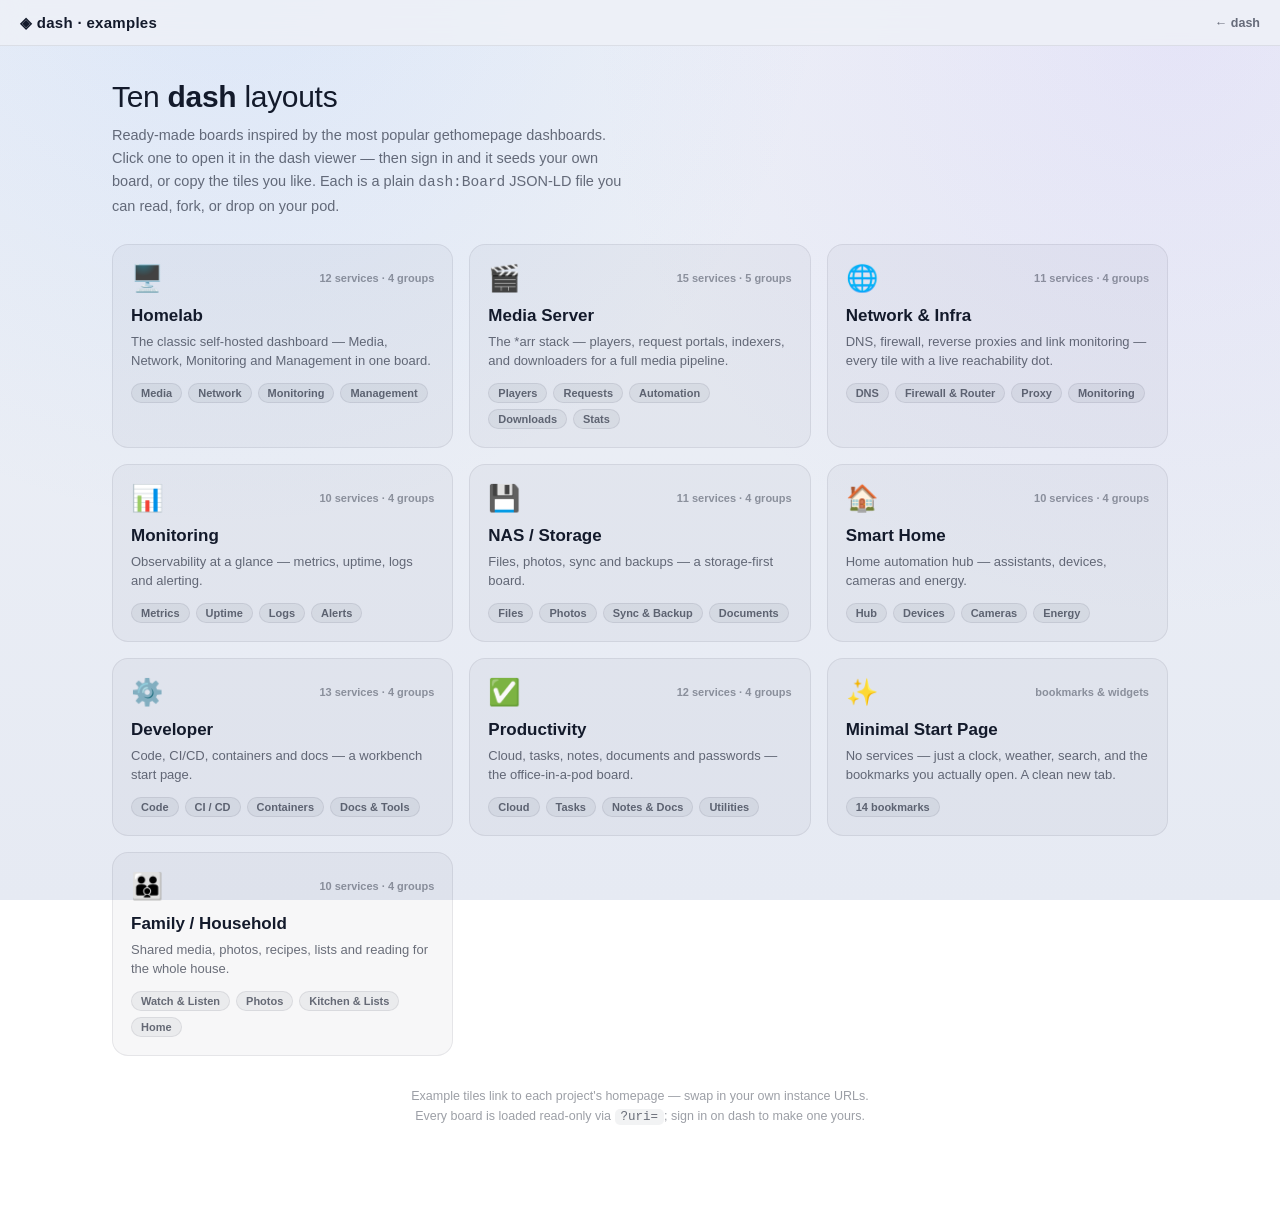
==== examples/index.html @ 17caa01c "Theming (theme + accent colour) + OGP on the examples gallery gethomepage-style appearance: a theme " ====
<!doctype html>
<html lang="en">
<head>
<meta charset="utf-8">
<meta name="viewport" content="width=device-width, initial-scale=1, viewport-fit=cover">
<title>dash examples — 10 layouts</title>
<meta name="description" content="Ten ready-made dash boards inspired by the most popular gethomepage layouts — homelab, media, network, monitoring, NAS, smart home, dev, productivity, minimal, and family.">
<meta name="theme-color" content="#0b1020">
<meta property="og:type" content="website">
<meta property="og:url" content="https://solid-apps.github.io/dash/examples/">
<meta property="og:site_name" content="dash">
<meta property="og:title" content="dash examples — 10 layouts">
<meta property="og:description" content="Ten ready-made dash boards inspired by the most popular gethomepage layouts — homelab, media, network, monitoring, NAS, smart home, dev, productivity, minimal, and family.">
<meta property="og:image" content="https://solid-apps.github.io/dash/og.png">
<meta property="og:image:width" content="1200">
<meta property="og:image:height" content="630">
<meta property="og:image:alt" content="dash — ten ready-made dashboard layouts inspired by gethomepage.">
<meta name="twitter:card" content="summary_large_image">
<meta name="twitter:url" content="https://solid-apps.github.io/dash/examples/">
<meta name="twitter:title" content="dash examples — 10 layouts">
<meta name="twitter:description" content="Ten ready-made dash boards inspired by the most popular gethomepage layouts.">
<meta name="twitter:image" content="https://solid-apps.github.io/dash/og.png">
<link rel="icon" href="../favicon.svg" type="image/svg+xml">
<style>
  :root {
    --bg:#0b1020; --bg2:#0e1428; --panel:rgba(255,255,255,.04); --panel2:rgba(255,255,255,.07);
    --line:rgba(255,255,255,.08); --line2:rgba(255,255,255,.14); --text:#eef1f8; --dim:rgba(238,241,248,.62);
    --faint:rgba(238,241,248,.4); --accent:#6ea8fe; --accent2:#a78bfa; --accent-soft:rgba(110,168,254,.14);
  }
  @media (prefers-color-scheme: light) {
    :root { --bg:#eef1f7; --bg2:#e6eaf3; --panel:rgba(15,23,42,.03); --panel2:rgba(15,23,42,.05);
      --line:rgba(15,23,42,.08); --line2:rgba(15,23,42,.14); --text:#131a2b; --dim:rgba(19,26,43,.62);
      --faint:rgba(19,26,43,.42); --accent:#2563eb; --accent2:#7c3aed; --accent-soft:rgba(37,99,235,.1); }
  }
  * { box-sizing:border-box; margin:0; padding:0; }
  body { font-family:-apple-system,BlinkMacSystemFont,'Segoe UI',Roboto,sans-serif; color:var(--text); min-height:100vh;
    background: radial-gradient(circle at 18% -8%, rgba(110,168,254,.14), transparent 42%),
      radial-gradient(circle at 92% 4%, rgba(167,139,250,.12), transparent 40%),
      linear-gradient(180deg,var(--bg),var(--bg2)); background-attachment:fixed; -webkit-font-smoothing:antialiased; }
  .top { position:sticky; top:0; z-index:5; display:flex; align-items:center; justify-content:space-between;
    height:46px; padding:0 20px; background:color-mix(in srgb,var(--bg) 82%,transparent); backdrop-filter:blur(12px);
    border-bottom:1px solid var(--line); }
  .brand { font-weight:800; letter-spacing:.02em; font-size:15px; }
  .top a { color:var(--dim); font-size:12.5px; font-weight:600; text-decoration:none; }
  .top a:hover { color:var(--text); }
  main { max-width:1100px; margin:0 auto; padding:34px 22px 80px; }
  .hero h1 { font-size:30px; font-weight:300; letter-spacing:-.01em; }
  .hero h1 b { font-weight:700; }
  .hero p { color:var(--dim); font-size:14.5px; line-height:1.6; margin-top:10px; max-width:64ch; }
  .grid { display:grid; grid-template-columns:repeat(auto-fill,minmax(300px,1fr)); gap:16px; margin-top:26px; }
  .card { display:block; text-decoration:none; color:var(--text); background:var(--panel); border:1px solid var(--line);
    border-radius:16px; padding:18px; transition:border-color .15s, transform .1s, background .15s; }
  .card:hover { border-color:var(--accent); transform:translateY(-2px); background:var(--panel2); }
  .card:focus-visible { outline:2px solid var(--accent); outline-offset:2px; }
  .c-top { display:flex; align-items:center; justify-content:space-between; }
  .c-emoji { font-size:26px; }
  .c-meta { font-size:11px; color:var(--faint); font-weight:600; }
  .card h2 { font-size:17px; font-weight:700; margin-top:12px; }
  .card p { font-size:13px; color:var(--dim); line-height:1.5; margin-top:6px; min-height:39px; }
  .chips { display:flex; flex-wrap:wrap; gap:6px; margin-top:12px; }
  .chip { font-size:11px; font-weight:600; color:var(--dim); background:var(--panel2); border:1px solid var(--line);
    border-radius:999px; padding:3px 9px; }
  .foot { margin-top:30px; font-size:12.5px; color:var(--faint); line-height:1.6; text-align:center; }
  .foot code { font-family:ui-monospace,Menlo,monospace; background:var(--panel2); padding:1px 6px; border-radius:5px; color:var(--dim); }
</style>
</head>
<body>
  <div class="top"><span class="brand">◈ dash · examples</span><a href="../index.html">← dash</a></div>
  <main>
    <div class="hero">
      <h1>Ten <b>dash</b> layouts</h1>
      <p>Ready-made boards inspired by the most popular gethomepage dashboards. Click one to open it in the dash viewer — then sign in and it seeds your own board, or copy the tiles you like. Each is a plain <code>dash:Board</code> JSON-LD file you can read, fork, or drop on your pod.</p>
    </div>
    <div class="grid">
      <a class="card" href="../index.html?uri=examples/homelab.jsonld">
        <div class="c-top"><span class="c-emoji">🖥️</span><span class="c-meta">12 services · 4 groups</span></div>
        <h2>Homelab</h2>
        <p>The classic self-hosted dashboard — Media, Network, Monitoring and Management in one board.</p>
        <div class="chips"><span class="chip">Media</span><span class="chip">Network</span><span class="chip">Monitoring</span><span class="chip">Management</span></div>
      </a>
      <a class="card" href="../index.html?uri=examples/media.jsonld">
        <div class="c-top"><span class="c-emoji">🎬</span><span class="c-meta">15 services · 5 groups</span></div>
        <h2>Media Server</h2>
        <p>The *arr stack — players, request portals, indexers, and downloaders for a full media pipeline.</p>
        <div class="chips"><span class="chip">Players</span><span class="chip">Requests</span><span class="chip">Automation</span><span class="chip">Downloads</span><span class="chip">Stats</span></div>
      </a>
      <a class="card" href="../index.html?uri=examples/network.jsonld">
        <div class="c-top"><span class="c-emoji">🌐</span><span class="c-meta">11 services · 4 groups</span></div>
        <h2>Network &amp; Infra</h2>
        <p>DNS, firewall, reverse proxies and link monitoring — every tile with a live reachability dot.</p>
        <div class="chips"><span class="chip">DNS</span><span class="chip">Firewall &amp; Router</span><span class="chip">Proxy</span><span class="chip">Monitoring</span></div>
      </a>
      <a class="card" href="../index.html?uri=examples/monitoring.jsonld">
        <div class="c-top"><span class="c-emoji">📊</span><span class="c-meta">10 services · 4 groups</span></div>
        <h2>Monitoring</h2>
        <p>Observability at a glance — metrics, uptime, logs and alerting.</p>
        <div class="chips"><span class="chip">Metrics</span><span class="chip">Uptime</span><span class="chip">Logs</span><span class="chip">Alerts</span></div>
      </a>
      <a class="card" href="../index.html?uri=examples/nas.jsonld">
        <div class="c-top"><span class="c-emoji">💾</span><span class="c-meta">11 services · 4 groups</span></div>
        <h2>NAS / Storage</h2>
        <p>Files, photos, sync and backups — a storage-first board.</p>
        <div class="chips"><span class="chip">Files</span><span class="chip">Photos</span><span class="chip">Sync &amp; Backup</span><span class="chip">Documents</span></div>
      </a>
      <a class="card" href="../index.html?uri=examples/smarthome.jsonld">
        <div class="c-top"><span class="c-emoji">🏠</span><span class="c-meta">10 services · 4 groups</span></div>
        <h2>Smart Home</h2>
        <p>Home automation hub — assistants, devices, cameras and energy.</p>
        <div class="chips"><span class="chip">Hub</span><span class="chip">Devices</span><span class="chip">Cameras</span><span class="chip">Energy</span></div>
      </a>
      <a class="card" href="../index.html?uri=examples/dev.jsonld">
        <div class="c-top"><span class="c-emoji">⚙️</span><span class="c-meta">13 services · 4 groups</span></div>
        <h2>Developer</h2>
        <p>Code, CI/CD, containers and docs — a workbench start page.</p>
        <div class="chips"><span class="chip">Code</span><span class="chip">CI / CD</span><span class="chip">Containers</span><span class="chip">Docs &amp; Tools</span></div>
      </a>
      <a class="card" href="../index.html?uri=examples/productivity.jsonld">
        <div class="c-top"><span class="c-emoji">✅</span><span class="c-meta">12 services · 4 groups</span></div>
        <h2>Productivity</h2>
        <p>Cloud, tasks, notes, documents and passwords — the office-in-a-pod board.</p>
        <div class="chips"><span class="chip">Cloud</span><span class="chip">Tasks</span><span class="chip">Notes &amp; Docs</span><span class="chip">Utilities</span></div>
      </a>
      <a class="card" href="../index.html?uri=examples/minimal.jsonld">
        <div class="c-top"><span class="c-emoji">✨</span><span class="c-meta">bookmarks & widgets</span></div>
        <h2>Minimal Start Page</h2>
        <p>No services — just a clock, weather, search, and the bookmarks you actually open. A clean new tab.</p>
        <div class="chips"><span class="chip">14 bookmarks</span></div>
      </a>
      <a class="card" href="../index.html?uri=examples/family.jsonld">
        <div class="c-top"><span class="c-emoji">👪</span><span class="c-meta">10 services · 4 groups</span></div>
        <h2>Family / Household</h2>
        <p>Shared media, photos, recipes, lists and reading for the whole house.</p>
        <div class="chips"><span class="chip">Watch &amp; Listen</span><span class="chip">Photos</span><span class="chip">Kitchen &amp; Lists</span><span class="chip">Home</span></div>
      </a>
    </div>
    <div class="foot">
      Example tiles link to each project's homepage — swap in your own instance URLs.<br>
      Every board is loaded read-only via <code>?uri=</code>; sign in on dash to make one yours.
    </div>
  </main>
</body>
</html>
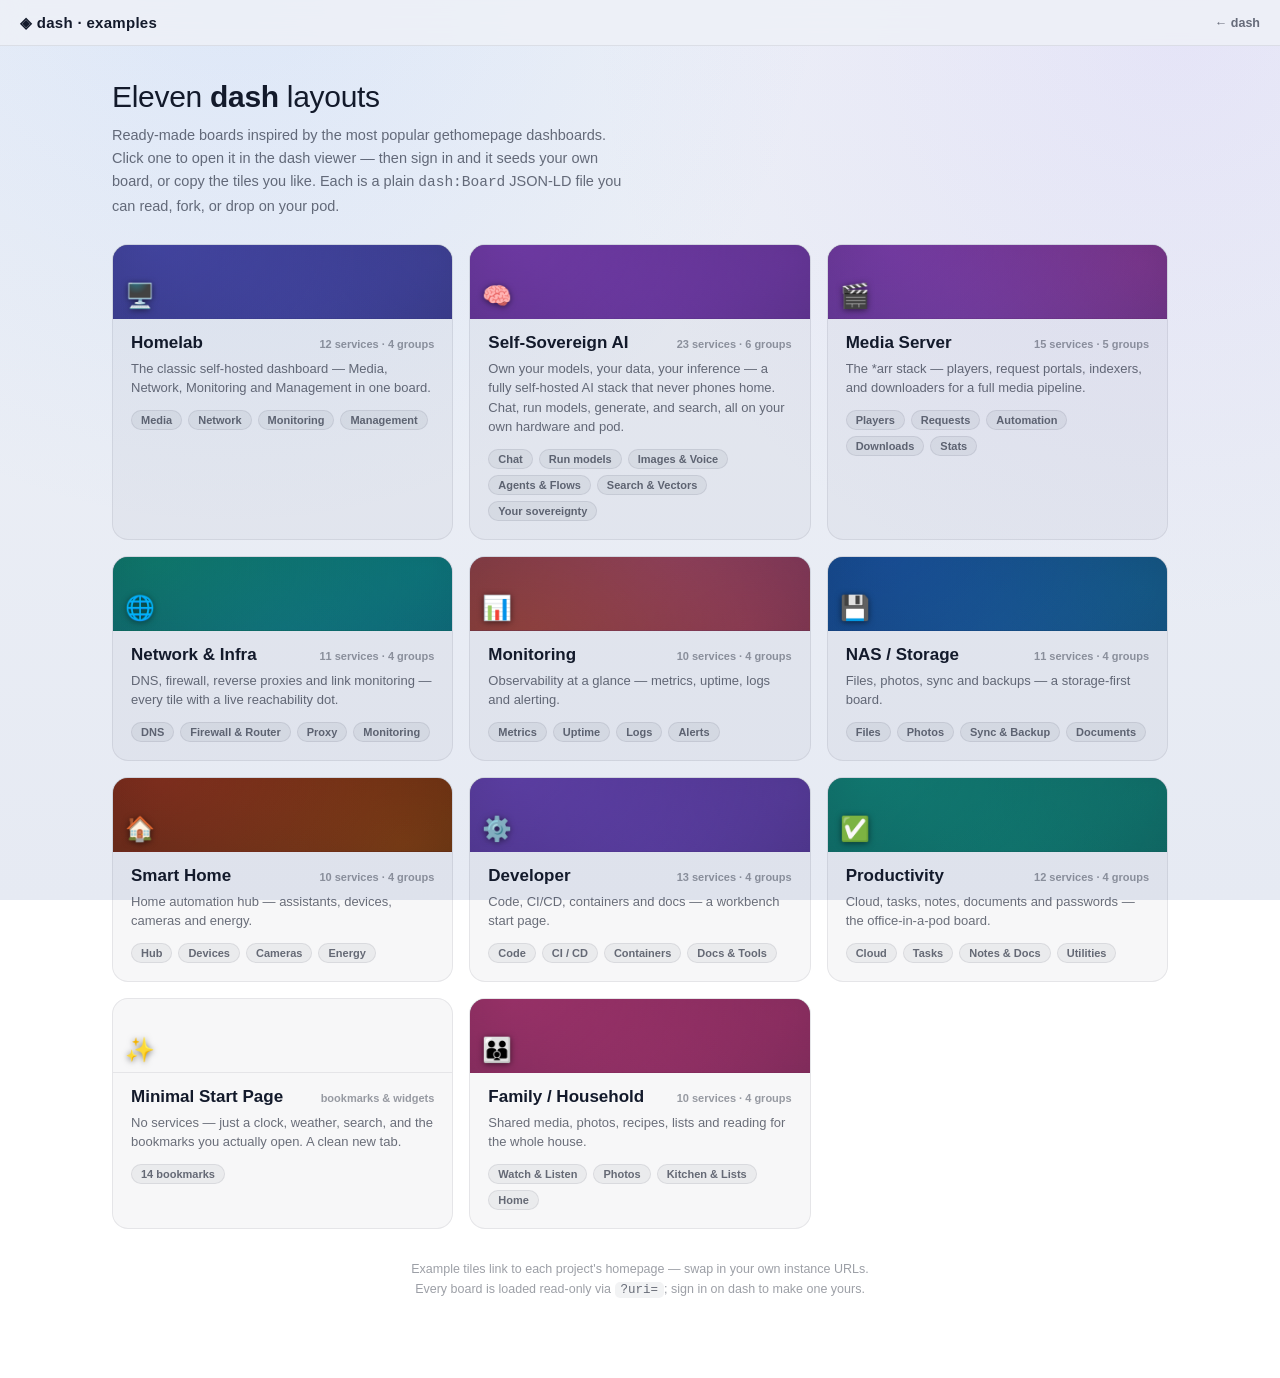
==== commit 31ce2686: "Examples: add Self-Sovereign AI board + colour-preview gallery cards New example board — a fully sel" ====
--- a/examples/index.html
+++ b/examples/index.html
@@ -3,22 +3,22 @@
 <head>
 <meta charset="utf-8">
 <meta name="viewport" content="width=device-width, initial-scale=1, viewport-fit=cover">
-<title>dash examples — 10 layouts</title>
-<meta name="description" content="Ten ready-made dash boards inspired by the most popular gethomepage layouts — homelab, media, network, monitoring, NAS, smart home, dev, productivity, minimal, and family.">
+<title>dash examples — 11 layouts</title>
+<meta name="description" content="Eleven ready-made dash boards inspired by the most popular gethomepage layouts — homelab, self-sovereign AI, media, network, monitoring, NAS, smart home, dev, productivity, minimal, and family.">
 <meta name="theme-color" content="#0b1020">
 <meta property="og:type" content="website">
 <meta property="og:url" content="https://solid-apps.github.io/dash/examples/">
 <meta property="og:site_name" content="dash">
-<meta property="og:title" content="dash examples — 10 layouts">
-<meta property="og:description" content="Ten ready-made dash boards inspired by the most popular gethomepage layouts — homelab, media, network, monitoring, NAS, smart home, dev, productivity, minimal, and family.">
+<meta property="og:title" content="dash examples — 11 layouts">
+<meta property="og:description" content="Eleven ready-made dash boards inspired by the most popular gethomepage layouts — homelab, self-sovereign AI, media, network, monitoring, NAS, smart home, dev, productivity, minimal, and family.">
 <meta property="og:image" content="https://solid-apps.github.io/dash/og.png">
 <meta property="og:image:width" content="1200">
 <meta property="og:image:height" content="630">
-<meta property="og:image:alt" content="dash — ten ready-made dashboard layouts inspired by gethomepage.">
+<meta property="og:image:alt" content="dash — eleven ready-made dashboard layouts inspired by gethomepage.">
 <meta name="twitter:card" content="summary_large_image">
 <meta name="twitter:url" content="https://solid-apps.github.io/dash/examples/">
-<meta name="twitter:title" content="dash examples — 10 layouts">
-<meta name="twitter:description" content="Ten ready-made dash boards inspired by the most popular gethomepage layouts.">
+<meta name="twitter:title" content="dash examples — 11 layouts">
+<meta name="twitter:description" content="Eleven ready-made dash boards inspired by the most popular gethomepage layouts.">
 <meta name="twitter:image" content="https://solid-apps.github.io/dash/og.png">
 <link rel="icon" href="../favicon.svg" type="image/svg+xml">
 <style>
@@ -49,13 +49,19 @@
   .hero p { color:var(--dim); font-size:14.5px; line-height:1.6; margin-top:10px; max-width:64ch; }
   .grid { display:grid; grid-template-columns:repeat(auto-fill,minmax(300px,1fr)); gap:16px; margin-top:26px; }
   .card { display:block; text-decoration:none; color:var(--text); background:var(--panel); border:1px solid var(--line);
-    border-radius:16px; padding:18px; transition:border-color .15s, transform .1s, background .15s; }
-  .card:hover { border-color:var(--accent); transform:translateY(-2px); background:var(--panel2); }
-  .card:focus-visible { outline:2px solid var(--accent); outline-offset:2px; }
-  .c-top { display:flex; align-items:center; justify-content:space-between; }
-  .c-emoji { font-size:26px; }
-  .c-meta { font-size:11px; color:var(--faint); font-weight:600; }
-  .card h2 { font-size:17px; font-weight:700; margin-top:12px; }
+    border-radius:16px; overflow:hidden; transition:border-color .15s, transform .1s, background .15s, box-shadow .15s; }
+  .card:hover { border-color:var(--ca,var(--accent)); transform:translateY(-2px); background:var(--panel2);
+    box-shadow:0 10px 30px -12px color-mix(in srgb, var(--ca,var(--accent)) 60%, transparent); }
+  .card:focus-visible { outline:2px solid var(--ca,var(--accent)); outline-offset:2px; }
+  /* preview band — the board's real background colours */
+  .c-bg { height:74px; display:flex; align-items:flex-end; padding:10px 12px; background-size:cover !important;
+    background-position:center !important; border-bottom:1px solid var(--line); }
+  .c-emoji { font-size:24px; line-height:1; filter:drop-shadow(0 1px 3px rgba(0,0,0,.55)); }
+  .c-body { padding:14px 18px 18px; }
+  .c-top { display:flex; align-items:baseline; justify-content:space-between; gap:10px; }
+  .c-meta { font-size:11px; color:var(--faint); font-weight:600; white-space:nowrap; }
+  .card h2 { font-size:17px; font-weight:700; }
+  .card:hover h2 { color:var(--ca,var(--accent)); }
   .card p { font-size:13px; color:var(--dim); line-height:1.5; margin-top:6px; min-height:39px; }
   .chips { display:flex; flex-wrap:wrap; gap:6px; margin-top:12px; }
   .chip { font-size:11px; font-weight:600; color:var(--dim); background:var(--panel2); border:1px solid var(--line);
@@ -68,69 +74,97 @@
   <div class="top"><span class="brand">◈ dash · examples</span><a href="../index.html">← dash</a></div>
   <main>
     <div class="hero">
-      <h1>Ten <b>dash</b> layouts</h1>
+      <h1>Eleven <b>dash</b> layouts</h1>
       <p>Ready-made boards inspired by the most popular gethomepage dashboards. Click one to open it in the dash viewer — then sign in and it seeds your own board, or copy the tiles you like. Each is a plain <code>dash:Board</code> JSON-LD file you can read, fork, or drop on your pod.</p>
     </div>
     <div class="grid">
-      <a class="card" href="../index.html?uri=examples/homelab.jsonld">
-        <div class="c-top"><span class="c-emoji">🖥️</span><span class="c-meta">12 services · 4 groups</span></div>
-        <h2>Homelab</h2>
-        <p>The classic self-hosted dashboard — Media, Network, Monitoring and Management in one board.</p>
-        <div class="chips"><span class="chip">Media</span><span class="chip">Network</span><span class="chip">Monitoring</span><span class="chip">Management</span></div>
+      <a class="card" style="--ca:#6366f1" href="../index.html?uri=examples/homelab.jsonld">
+        <div class="c-bg" style="background:radial-gradient(1100px 820px at 12% -8%, color-mix(in srgb, #6366f1 48%, transparent), transparent 55%), radial-gradient(1000px 720px at 95% 20%, color-mix(in srgb, #6366f1 32%, transparent), transparent 55%), radial-gradient(1000px 760px at 55% 120%, color-mix(in srgb, #6366f1 20%, transparent), transparent 55%), linear-gradient(180deg,#0a0a14,#0a0c17)"><span class="c-emoji">🖥️</span></div>
+        <div class="c-body">
+          <div class="c-top"><h2>Homelab</h2><span class="c-meta">12 services · 4 groups</span></div>
+          <p>The classic self-hosted dashboard — Media, Network, Monitoring and Management in one board.</p>
+          <div class="chips"><span class="chip">Media</span><span class="chip">Network</span><span class="chip">Monitoring</span><span class="chip">Management</span></div>
+        </div>
       </a>
-      <a class="card" href="../index.html?uri=examples/media.jsonld">
-        <div class="c-top"><span class="c-emoji">🎬</span><span class="c-meta">15 services · 5 groups</span></div>
-        <h2>Media Server</h2>
-        <p>The *arr stack — players, request portals, indexers, and downloaders for a full media pipeline.</p>
-        <div class="chips"><span class="chip">Players</span><span class="chip">Requests</span><span class="chip">Automation</span><span class="chip">Downloads</span><span class="chip">Stats</span></div>
+      <a class="card" style="--ca:#a855f7" href="../index.html?uri=examples/ai.jsonld">
+        <div class="c-bg" style="background:radial-gradient(1100px 820px at 12% -8%, color-mix(in srgb, #a855f7 48%, transparent), transparent 55%), radial-gradient(1000px 720px at 95% 20%, color-mix(in srgb, #a855f7 32%, transparent), transparent 55%), radial-gradient(1000px 760px at 55% 120%, color-mix(in srgb, #a855f7 20%, transparent), transparent 55%), linear-gradient(180deg,#0a0a14,#0a0c17)"><span class="c-emoji">🧠</span></div>
+        <div class="c-body">
+          <div class="c-top"><h2>Self-Sovereign AI</h2><span class="c-meta">23 services · 6 groups</span></div>
+          <p>Own your models, your data, your inference — a fully self-hosted AI stack that never phones home. Chat, run models, generate, and search, all on your own hardware and pod.</p>
+          <div class="chips"><span class="chip">Chat</span><span class="chip">Run models</span><span class="chip">Images &amp; Voice</span><span class="chip">Agents &amp; Flows</span><span class="chip">Search &amp; Vectors</span><span class="chip">Your sovereignty</span></div>
+        </div>
       </a>
-      <a class="card" href="../index.html?uri=examples/network.jsonld">
-        <div class="c-top"><span class="c-emoji">🌐</span><span class="c-meta">11 services · 4 groups</span></div>
-        <h2>Network &amp; Infra</h2>
-        <p>DNS, firewall, reverse proxies and link monitoring — every tile with a live reachability dot.</p>
-        <div class="chips"><span class="chip">DNS</span><span class="chip">Firewall &amp; Router</span><span class="chip">Proxy</span><span class="chip">Monitoring</span></div>
+      <a class="card" style="--ca:#f43f5e" href="../index.html?uri=examples/media.jsonld">
+        <div class="c-bg" style="background:radial-gradient(1100px 760px at 18% 0%, rgba(168,85,247,.44), transparent 55%), radial-gradient(1000px 720px at 92% 26%, rgba(236,72,153,.34), transparent 55%), radial-gradient(1200px 820px at 40% 120%, rgba(99,102,241,.3), transparent 55%), linear-gradient(180deg,#0c0518,#0a0a1e)"><span class="c-emoji">🎬</span></div>
+        <div class="c-body">
+          <div class="c-top"><h2>Media Server</h2><span class="c-meta">15 services · 5 groups</span></div>
+          <p>The *arr stack — players, request portals, indexers, and downloaders for a full media pipeline.</p>
+          <div class="chips"><span class="chip">Players</span><span class="chip">Requests</span><span class="chip">Automation</span><span class="chip">Downloads</span><span class="chip">Stats</span></div>
+        </div>
       </a>
-      <a class="card" href="../index.html?uri=examples/monitoring.jsonld">
-        <div class="c-top"><span class="c-emoji">📊</span><span class="c-meta">10 services · 4 groups</span></div>
-        <h2>Monitoring</h2>
-        <p>Observability at a glance — metrics, uptime, logs and alerting.</p>
-        <div class="chips"><span class="chip">Metrics</span><span class="chip">Uptime</span><span class="chip">Logs</span><span class="chip">Alerts</span></div>
+      <a class="card" style="--ca:#10b981" href="../index.html?uri=examples/network.jsonld">
+        <div class="c-bg" style="background:radial-gradient(1100px 760px at 12% 6%, rgba(16,185,129,.42), transparent 55%), radial-gradient(1000px 720px at 92% 18%, rgba(6,182,212,.36), transparent 55%), radial-gradient(1200px 820px at 50% 120%, rgba(59,130,246,.26), transparent 55%), linear-gradient(180deg,#04120f,#06101e)"><span class="c-emoji">🌐</span></div>
+        <div class="c-body">
+          <div class="c-top"><h2>Network &amp; Infra</h2><span class="c-meta">11 services · 4 groups</span></div>
+          <p>DNS, firewall, reverse proxies and link monitoring — every tile with a live reachability dot.</p>
+          <div class="chips"><span class="chip">DNS</span><span class="chip">Firewall &amp; Router</span><span class="chip">Proxy</span><span class="chip">Monitoring</span></div>
+        </div>
       </a>
-      <a class="card" href="../index.html?uri=examples/nas.jsonld">
-        <div class="c-top"><span class="c-emoji">💾</span><span class="c-meta">11 services · 4 groups</span></div>
-        <h2>NAS / Storage</h2>
-        <p>Files, photos, sync and backups — a storage-first board.</p>
-        <div class="chips"><span class="chip">Files</span><span class="chip">Photos</span><span class="chip">Sync &amp; Backup</span><span class="chip">Documents</span></div>
+      <a class="card" style="--ca:#f59e0b" href="../index.html?uri=examples/monitoring.jsonld">
+        <div class="c-bg" style="background:radial-gradient(1100px 760px at 14% 112%, rgba(249,115,22,.38), transparent 55%), radial-gradient(1000px 720px at 82% 100%, rgba(236,72,153,.3), transparent 55%), radial-gradient(1100px 820px at 60% -6%, rgba(139,92,246,.3), transparent 55%), linear-gradient(180deg,#170b1f,#0c0716)"><span class="c-emoji">📊</span></div>
+        <div class="c-body">
+          <div class="c-top"><h2>Monitoring</h2><span class="c-meta">10 services · 4 groups</span></div>
+          <p>Observability at a glance — metrics, uptime, logs and alerting.</p>
+          <div class="chips"><span class="chip">Metrics</span><span class="chip">Uptime</span><span class="chip">Logs</span><span class="chip">Alerts</span></div>
+        </div>
       </a>
-      <a class="card" href="../index.html?uri=examples/smarthome.jsonld">
-        <div class="c-top"><span class="c-emoji">🏠</span><span class="c-meta">10 services · 4 groups</span></div>
-        <h2>Smart Home</h2>
-        <p>Home automation hub — assistants, devices, cameras and energy.</p>
-        <div class="chips"><span class="chip">Hub</span><span class="chip">Devices</span><span class="chip">Cameras</span><span class="chip">Energy</span></div>
+      <a class="card" style="--ca:#0ea5e9" href="../index.html?uri=examples/nas.jsonld">
+        <div class="c-bg" style="background:radial-gradient(1200px 820px at 18% 0%, rgba(37,99,235,.42), transparent 55%), radial-gradient(1000px 720px at 92% 44%, rgba(20,184,166,.32), transparent 55%), radial-gradient(1000px 760px at 50% 120%, rgba(59,130,246,.2), transparent 55%), linear-gradient(180deg,#04101f,#061427)"><span class="c-emoji">💾</span></div>
+        <div class="c-body">
+          <div class="c-top"><h2>NAS / Storage</h2><span class="c-meta">11 services · 4 groups</span></div>
+          <p>Files, photos, sync and backups — a storage-first board.</p>
+          <div class="chips"><span class="chip">Files</span><span class="chip">Photos</span><span class="chip">Sync &amp; Backup</span><span class="chip">Documents</span></div>
+        </div>
       </a>
-      <a class="card" href="../index.html?uri=examples/dev.jsonld">
-        <div class="c-top"><span class="c-emoji">⚙️</span><span class="c-meta">13 services · 4 groups</span></div>
-        <h2>Developer</h2>
-        <p>Code, CI/CD, containers and docs — a workbench start page.</p>
-        <div class="chips"><span class="chip">Code</span><span class="chip">CI / CD</span><span class="chip">Containers</span><span class="chip">Docs &amp; Tools</span></div>
+      <a class="card" style="--ca:#f97316" href="../index.html?uri=examples/smarthome.jsonld">
+        <div class="c-bg" style="background:radial-gradient(1100px 760px at 14% 0%, rgba(239,68,68,.36), transparent 55%), radial-gradient(1000px 720px at 86% 92%, rgba(245,158,11,.3), transparent 55%), linear-gradient(180deg,#170806,#0e0a08)"><span class="c-emoji">🏠</span></div>
+        <div class="c-body">
+          <div class="c-top"><h2>Smart Home</h2><span class="c-meta">10 services · 4 groups</span></div>
+          <p>Home automation hub — assistants, devices, cameras and energy.</p>
+          <div class="chips"><span class="chip">Hub</span><span class="chip">Devices</span><span class="chip">Cameras</span><span class="chip">Energy</span></div>
+        </div>
       </a>
-      <a class="card" href="../index.html?uri=examples/productivity.jsonld">
-        <div class="c-top"><span class="c-emoji">✅</span><span class="c-meta">12 services · 4 groups</span></div>
-        <h2>Productivity</h2>
-        <p>Cloud, tasks, notes, documents and passwords — the office-in-a-pod board.</p>
-        <div class="chips"><span class="chip">Cloud</span><span class="chip">Tasks</span><span class="chip">Notes &amp; Docs</span><span class="chip">Utilities</span></div>
+      <a class="card" style="--ca:#8b5cf6" href="../index.html?uri=examples/dev.jsonld">
+        <div class="c-bg" style="background:radial-gradient(1100px 820px at 12% -8%, color-mix(in srgb, #8b5cf6 48%, transparent), transparent 55%), radial-gradient(1000px 720px at 95% 20%, color-mix(in srgb, #8b5cf6 32%, transparent), transparent 55%), radial-gradient(1000px 760px at 55% 120%, color-mix(in srgb, #8b5cf6 20%, transparent), transparent 55%), linear-gradient(180deg,#0a0a14,#0a0c17)"><span class="c-emoji">⚙️</span></div>
+        <div class="c-body">
+          <div class="c-top"><h2>Developer</h2><span class="c-meta">13 services · 4 groups</span></div>
+          <p>Code, CI/CD, containers and docs — a workbench start page.</p>
+          <div class="chips"><span class="chip">Code</span><span class="chip">CI / CD</span><span class="chip">Containers</span><span class="chip">Docs &amp; Tools</span></div>
+        </div>
       </a>
-      <a class="card" href="../index.html?uri=examples/minimal.jsonld">
-        <div class="c-top"><span class="c-emoji">✨</span><span class="c-meta">bookmarks & widgets</span></div>
-        <h2>Minimal Start Page</h2>
-        <p>No services — just a clock, weather, search, and the bookmarks you actually open. A clean new tab.</p>
-        <div class="chips"><span class="chip">14 bookmarks</span></div>
+      <a class="card" style="--ca:#14b8a6" href="../index.html?uri=examples/productivity.jsonld">
+        <div class="c-bg" style="background:radial-gradient(1100px 820px at 12% -8%, color-mix(in srgb, #14b8a6 48%, transparent), transparent 55%), radial-gradient(1000px 720px at 95% 20%, color-mix(in srgb, #14b8a6 32%, transparent), transparent 55%), radial-gradient(1000px 760px at 55% 120%, color-mix(in srgb, #14b8a6 20%, transparent), transparent 55%), linear-gradient(180deg,#0a0a14,#0a0c17)"><span class="c-emoji">✅</span></div>
+        <div class="c-body">
+          <div class="c-top"><h2>Productivity</h2><span class="c-meta">12 services · 4 groups</span></div>
+          <p>Cloud, tasks, notes, documents and passwords — the office-in-a-pod board.</p>
+          <div class="chips"><span class="chip">Cloud</span><span class="chip">Tasks</span><span class="chip">Notes &amp; Docs</span><span class="chip">Utilities</span></div>
+        </div>
       </a>
-      <a class="card" href="../index.html?uri=examples/family.jsonld">
-        <div class="c-top"><span class="c-emoji">👪</span><span class="c-meta">10 services · 4 groups</span></div>
-        <h2>Family / Household</h2>
-        <p>Shared media, photos, recipes, lists and reading for the whole house.</p>
-        <div class="chips"><span class="chip">Watch &amp; Listen</span><span class="chip">Photos</span><span class="chip">Kitchen &amp; Lists</span><span class="chip">Home</span></div>
+      <a class="card" style="--ca:#64748b" href="../index.html?uri=examples/minimal.jsonld">
+        <div class="c-bg" style="background:center/cover no-repeat url('https://images.unsplash.com/photo-1441974231531-c6227db76b6e?auto=format&fit=crop&w=1600&q=60')"><span class="c-emoji">✨</span></div>
+        <div class="c-body">
+          <div class="c-top"><h2>Minimal Start Page</h2><span class="c-meta">bookmarks & widgets</span></div>
+          <p>No services — just a clock, weather, search, and the bookmarks you actually open. A clean new tab.</p>
+          <div class="chips"><span class="chip">14 bookmarks</span></div>
+        </div>
+      </a>
+      <a class="card" style="--ca:#ec4899" href="../index.html?uri=examples/family.jsonld">
+        <div class="c-bg" style="background:radial-gradient(1100px 820px at 12% -8%, color-mix(in srgb, #ec4899 48%, transparent), transparent 55%), radial-gradient(1000px 720px at 95% 20%, color-mix(in srgb, #ec4899 32%, transparent), transparent 55%), radial-gradient(1000px 760px at 55% 120%, color-mix(in srgb, #ec4899 20%, transparent), transparent 55%), linear-gradient(180deg,#0a0a14,#0a0c17)"><span class="c-emoji">👪</span></div>
+        <div class="c-body">
+          <div class="c-top"><h2>Family / Household</h2><span class="c-meta">10 services · 4 groups</span></div>
+          <p>Shared media, photos, recipes, lists and reading for the whole house.</p>
+          <div class="chips"><span class="chip">Watch &amp; Listen</span><span class="chip">Photos</span><span class="chip">Kitchen &amp; Lists</span><span class="chip">Home</span></div>
+        </div>
       </a>
     </div>
     <div class="foot">
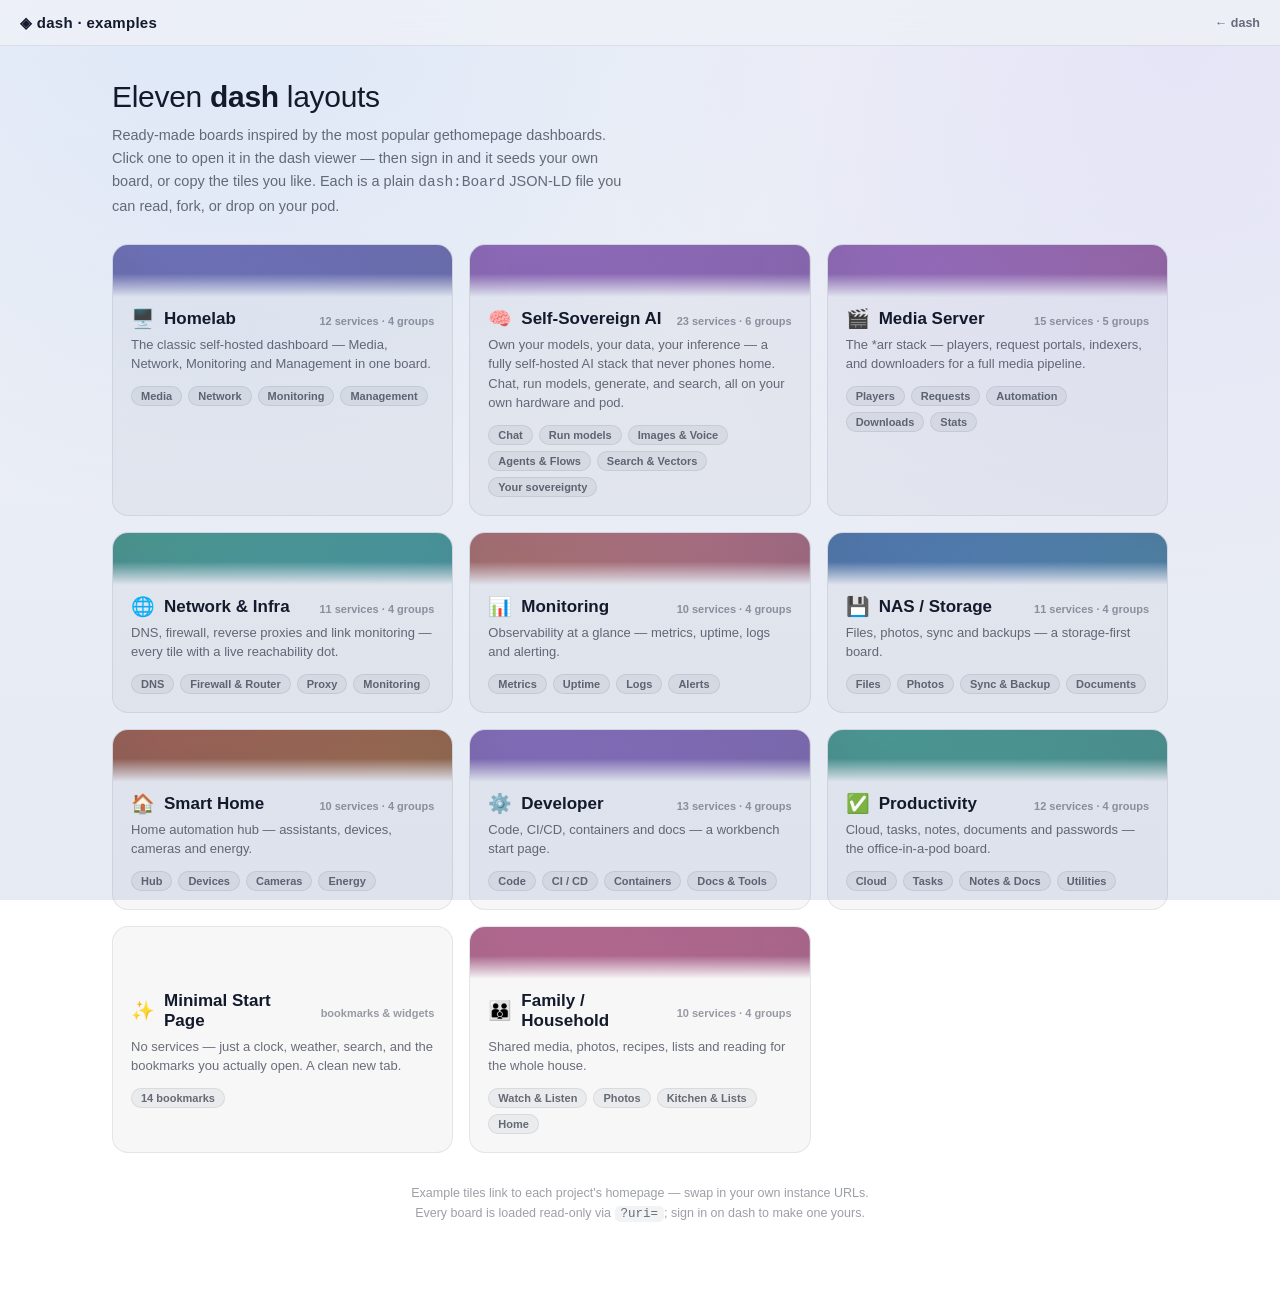
==== commit c11428fb: "Examples: soften the gallery colour bands The full-saturation preview blocks read as jarring against" ====
--- a/examples/index.html
+++ b/examples/index.html
@@ -53,12 +53,16 @@
   .card:hover { border-color:var(--ca,var(--accent)); transform:translateY(-2px); background:var(--panel2);
     box-shadow:0 10px 30px -12px color-mix(in srgb, var(--ca,var(--accent)) 60%, transparent); }
   .card:focus-visible { outline:2px solid var(--ca,var(--accent)); outline-offset:2px; }
-  /* preview band — the board's real background colours */
-  .c-bg { height:74px; display:flex; align-items:flex-end; padding:10px 12px; background-size:cover !important;
-    background-position:center !important; border-bottom:1px solid var(--line); }
-  .c-emoji { font-size:24px; line-height:1; filter:drop-shadow(0 1px 3px rgba(0,0,0,.55)); }
-  .c-body { padding:14px 18px 18px; }
+  /* preview band — a soft wash of the board's real background colours; low
+     opacity so it blends with the page, and its bottom edge fades into the card */
+  .c-bg { height:52px; background-size:cover !important; background-position:center !important; opacity:.72;
+    -webkit-mask-image:linear-gradient(180deg,#000 0%,#000 55%,transparent 100%);
+    mask-image:linear-gradient(180deg,#000 0%,#000 55%,transparent 100%); }
+  .card:hover .c-bg { opacity:.85; }
+  .c-body { padding:12px 18px 18px; }
   .c-top { display:flex; align-items:baseline; justify-content:space-between; gap:10px; }
+  .c-title { display:flex; align-items:center; gap:9px; min-width:0; }
+  .c-emoji { font-size:19px; line-height:1; }
   .c-meta { font-size:11px; color:var(--faint); font-weight:600; white-space:nowrap; }
   .card h2 { font-size:17px; font-weight:700; }
   .card:hover h2 { color:var(--ca,var(--accent)); }
@@ -79,89 +83,89 @@
     </div>
     <div class="grid">
       <a class="card" style="--ca:#6366f1" href="../index.html?uri=examples/homelab.jsonld">
-        <div class="c-bg" style="background:radial-gradient(1100px 820px at 12% -8%, color-mix(in srgb, #6366f1 48%, transparent), transparent 55%), radial-gradient(1000px 720px at 95% 20%, color-mix(in srgb, #6366f1 32%, transparent), transparent 55%), radial-gradient(1000px 760px at 55% 120%, color-mix(in srgb, #6366f1 20%, transparent), transparent 55%), linear-gradient(180deg,#0a0a14,#0a0c17)"><span class="c-emoji">🖥️</span></div>
+        <div class="c-bg" style="background:radial-gradient(1100px 820px at 12% -8%, color-mix(in srgb, #6366f1 48%, transparent), transparent 55%), radial-gradient(1000px 720px at 95% 20%, color-mix(in srgb, #6366f1 32%, transparent), transparent 55%), radial-gradient(1000px 760px at 55% 120%, color-mix(in srgb, #6366f1 20%, transparent), transparent 55%), linear-gradient(180deg,#0a0a14,#0a0c17)"></div>
         <div class="c-body">
-          <div class="c-top"><h2>Homelab</h2><span class="c-meta">12 services · 4 groups</span></div>
+          <div class="c-top"><span class="c-title"><span class="c-emoji">🖥️</span><h2>Homelab</h2></span><span class="c-meta">12 services · 4 groups</span></div>
           <p>The classic self-hosted dashboard — Media, Network, Monitoring and Management in one board.</p>
           <div class="chips"><span class="chip">Media</span><span class="chip">Network</span><span class="chip">Monitoring</span><span class="chip">Management</span></div>
         </div>
       </a>
       <a class="card" style="--ca:#a855f7" href="../index.html?uri=examples/ai.jsonld">
-        <div class="c-bg" style="background:radial-gradient(1100px 820px at 12% -8%, color-mix(in srgb, #a855f7 48%, transparent), transparent 55%), radial-gradient(1000px 720px at 95% 20%, color-mix(in srgb, #a855f7 32%, transparent), transparent 55%), radial-gradient(1000px 760px at 55% 120%, color-mix(in srgb, #a855f7 20%, transparent), transparent 55%), linear-gradient(180deg,#0a0a14,#0a0c17)"><span class="c-emoji">🧠</span></div>
+        <div class="c-bg" style="background:radial-gradient(1100px 820px at 12% -8%, color-mix(in srgb, #a855f7 48%, transparent), transparent 55%), radial-gradient(1000px 720px at 95% 20%, color-mix(in srgb, #a855f7 32%, transparent), transparent 55%), radial-gradient(1000px 760px at 55% 120%, color-mix(in srgb, #a855f7 20%, transparent), transparent 55%), linear-gradient(180deg,#0a0a14,#0a0c17)"></div>
         <div class="c-body">
-          <div class="c-top"><h2>Self-Sovereign AI</h2><span class="c-meta">23 services · 6 groups</span></div>
+          <div class="c-top"><span class="c-title"><span class="c-emoji">🧠</span><h2>Self-Sovereign AI</h2></span><span class="c-meta">23 services · 6 groups</span></div>
           <p>Own your models, your data, your inference — a fully self-hosted AI stack that never phones home. Chat, run models, generate, and search, all on your own hardware and pod.</p>
           <div class="chips"><span class="chip">Chat</span><span class="chip">Run models</span><span class="chip">Images &amp; Voice</span><span class="chip">Agents &amp; Flows</span><span class="chip">Search &amp; Vectors</span><span class="chip">Your sovereignty</span></div>
         </div>
       </a>
       <a class="card" style="--ca:#f43f5e" href="../index.html?uri=examples/media.jsonld">
-        <div class="c-bg" style="background:radial-gradient(1100px 760px at 18% 0%, rgba(168,85,247,.44), transparent 55%), radial-gradient(1000px 720px at 92% 26%, rgba(236,72,153,.34), transparent 55%), radial-gradient(1200px 820px at 40% 120%, rgba(99,102,241,.3), transparent 55%), linear-gradient(180deg,#0c0518,#0a0a1e)"><span class="c-emoji">🎬</span></div>
+        <div class="c-bg" style="background:radial-gradient(1100px 760px at 18% 0%, rgba(168,85,247,.44), transparent 55%), radial-gradient(1000px 720px at 92% 26%, rgba(236,72,153,.34), transparent 55%), radial-gradient(1200px 820px at 40% 120%, rgba(99,102,241,.3), transparent 55%), linear-gradient(180deg,#0c0518,#0a0a1e)"></div>
         <div class="c-body">
-          <div class="c-top"><h2>Media Server</h2><span class="c-meta">15 services · 5 groups</span></div>
+          <div class="c-top"><span class="c-title"><span class="c-emoji">🎬</span><h2>Media Server</h2></span><span class="c-meta">15 services · 5 groups</span></div>
           <p>The *arr stack — players, request portals, indexers, and downloaders for a full media pipeline.</p>
           <div class="chips"><span class="chip">Players</span><span class="chip">Requests</span><span class="chip">Automation</span><span class="chip">Downloads</span><span class="chip">Stats</span></div>
         </div>
       </a>
       <a class="card" style="--ca:#10b981" href="../index.html?uri=examples/network.jsonld">
-        <div class="c-bg" style="background:radial-gradient(1100px 760px at 12% 6%, rgba(16,185,129,.42), transparent 55%), radial-gradient(1000px 720px at 92% 18%, rgba(6,182,212,.36), transparent 55%), radial-gradient(1200px 820px at 50% 120%, rgba(59,130,246,.26), transparent 55%), linear-gradient(180deg,#04120f,#06101e)"><span class="c-emoji">🌐</span></div>
+        <div class="c-bg" style="background:radial-gradient(1100px 760px at 12% 6%, rgba(16,185,129,.42), transparent 55%), radial-gradient(1000px 720px at 92% 18%, rgba(6,182,212,.36), transparent 55%), radial-gradient(1200px 820px at 50% 120%, rgba(59,130,246,.26), transparent 55%), linear-gradient(180deg,#04120f,#06101e)"></div>
         <div class="c-body">
-          <div class="c-top"><h2>Network &amp; Infra</h2><span class="c-meta">11 services · 4 groups</span></div>
+          <div class="c-top"><span class="c-title"><span class="c-emoji">🌐</span><h2>Network &amp; Infra</h2></span><span class="c-meta">11 services · 4 groups</span></div>
           <p>DNS, firewall, reverse proxies and link monitoring — every tile with a live reachability dot.</p>
           <div class="chips"><span class="chip">DNS</span><span class="chip">Firewall &amp; Router</span><span class="chip">Proxy</span><span class="chip">Monitoring</span></div>
         </div>
       </a>
       <a class="card" style="--ca:#f59e0b" href="../index.html?uri=examples/monitoring.jsonld">
-        <div class="c-bg" style="background:radial-gradient(1100px 760px at 14% 112%, rgba(249,115,22,.38), transparent 55%), radial-gradient(1000px 720px at 82% 100%, rgba(236,72,153,.3), transparent 55%), radial-gradient(1100px 820px at 60% -6%, rgba(139,92,246,.3), transparent 55%), linear-gradient(180deg,#170b1f,#0c0716)"><span class="c-emoji">📊</span></div>
+        <div class="c-bg" style="background:radial-gradient(1100px 760px at 14% 112%, rgba(249,115,22,.38), transparent 55%), radial-gradient(1000px 720px at 82% 100%, rgba(236,72,153,.3), transparent 55%), radial-gradient(1100px 820px at 60% -6%, rgba(139,92,246,.3), transparent 55%), linear-gradient(180deg,#170b1f,#0c0716)"></div>
         <div class="c-body">
-          <div class="c-top"><h2>Monitoring</h2><span class="c-meta">10 services · 4 groups</span></div>
+          <div class="c-top"><span class="c-title"><span class="c-emoji">📊</span><h2>Monitoring</h2></span><span class="c-meta">10 services · 4 groups</span></div>
           <p>Observability at a glance — metrics, uptime, logs and alerting.</p>
           <div class="chips"><span class="chip">Metrics</span><span class="chip">Uptime</span><span class="chip">Logs</span><span class="chip">Alerts</span></div>
         </div>
       </a>
       <a class="card" style="--ca:#0ea5e9" href="../index.html?uri=examples/nas.jsonld">
-        <div class="c-bg" style="background:radial-gradient(1200px 820px at 18% 0%, rgba(37,99,235,.42), transparent 55%), radial-gradient(1000px 720px at 92% 44%, rgba(20,184,166,.32), transparent 55%), radial-gradient(1000px 760px at 50% 120%, rgba(59,130,246,.2), transparent 55%), linear-gradient(180deg,#04101f,#061427)"><span class="c-emoji">💾</span></div>
+        <div class="c-bg" style="background:radial-gradient(1200px 820px at 18% 0%, rgba(37,99,235,.42), transparent 55%), radial-gradient(1000px 720px at 92% 44%, rgba(20,184,166,.32), transparent 55%), radial-gradient(1000px 760px at 50% 120%, rgba(59,130,246,.2), transparent 55%), linear-gradient(180deg,#04101f,#061427)"></div>
         <div class="c-body">
-          <div class="c-top"><h2>NAS / Storage</h2><span class="c-meta">11 services · 4 groups</span></div>
+          <div class="c-top"><span class="c-title"><span class="c-emoji">💾</span><h2>NAS / Storage</h2></span><span class="c-meta">11 services · 4 groups</span></div>
           <p>Files, photos, sync and backups — a storage-first board.</p>
           <div class="chips"><span class="chip">Files</span><span class="chip">Photos</span><span class="chip">Sync &amp; Backup</span><span class="chip">Documents</span></div>
         </div>
       </a>
       <a class="card" style="--ca:#f97316" href="../index.html?uri=examples/smarthome.jsonld">
-        <div class="c-bg" style="background:radial-gradient(1100px 760px at 14% 0%, rgba(239,68,68,.36), transparent 55%), radial-gradient(1000px 720px at 86% 92%, rgba(245,158,11,.3), transparent 55%), linear-gradient(180deg,#170806,#0e0a08)"><span class="c-emoji">🏠</span></div>
+        <div class="c-bg" style="background:radial-gradient(1100px 760px at 14% 0%, rgba(239,68,68,.36), transparent 55%), radial-gradient(1000px 720px at 86% 92%, rgba(245,158,11,.3), transparent 55%), linear-gradient(180deg,#170806,#0e0a08)"></div>
         <div class="c-body">
-          <div class="c-top"><h2>Smart Home</h2><span class="c-meta">10 services · 4 groups</span></div>
+          <div class="c-top"><span class="c-title"><span class="c-emoji">🏠</span><h2>Smart Home</h2></span><span class="c-meta">10 services · 4 groups</span></div>
           <p>Home automation hub — assistants, devices, cameras and energy.</p>
           <div class="chips"><span class="chip">Hub</span><span class="chip">Devices</span><span class="chip">Cameras</span><span class="chip">Energy</span></div>
         </div>
       </a>
       <a class="card" style="--ca:#8b5cf6" href="../index.html?uri=examples/dev.jsonld">
-        <div class="c-bg" style="background:radial-gradient(1100px 820px at 12% -8%, color-mix(in srgb, #8b5cf6 48%, transparent), transparent 55%), radial-gradient(1000px 720px at 95% 20%, color-mix(in srgb, #8b5cf6 32%, transparent), transparent 55%), radial-gradient(1000px 760px at 55% 120%, color-mix(in srgb, #8b5cf6 20%, transparent), transparent 55%), linear-gradient(180deg,#0a0a14,#0a0c17)"><span class="c-emoji">⚙️</span></div>
+        <div class="c-bg" style="background:radial-gradient(1100px 820px at 12% -8%, color-mix(in srgb, #8b5cf6 48%, transparent), transparent 55%), radial-gradient(1000px 720px at 95% 20%, color-mix(in srgb, #8b5cf6 32%, transparent), transparent 55%), radial-gradient(1000px 760px at 55% 120%, color-mix(in srgb, #8b5cf6 20%, transparent), transparent 55%), linear-gradient(180deg,#0a0a14,#0a0c17)"></div>
         <div class="c-body">
-          <div class="c-top"><h2>Developer</h2><span class="c-meta">13 services · 4 groups</span></div>
+          <div class="c-top"><span class="c-title"><span class="c-emoji">⚙️</span><h2>Developer</h2></span><span class="c-meta">13 services · 4 groups</span></div>
           <p>Code, CI/CD, containers and docs — a workbench start page.</p>
           <div class="chips"><span class="chip">Code</span><span class="chip">CI / CD</span><span class="chip">Containers</span><span class="chip">Docs &amp; Tools</span></div>
         </div>
       </a>
       <a class="card" style="--ca:#14b8a6" href="../index.html?uri=examples/productivity.jsonld">
-        <div class="c-bg" style="background:radial-gradient(1100px 820px at 12% -8%, color-mix(in srgb, #14b8a6 48%, transparent), transparent 55%), radial-gradient(1000px 720px at 95% 20%, color-mix(in srgb, #14b8a6 32%, transparent), transparent 55%), radial-gradient(1000px 760px at 55% 120%, color-mix(in srgb, #14b8a6 20%, transparent), transparent 55%), linear-gradient(180deg,#0a0a14,#0a0c17)"><span class="c-emoji">✅</span></div>
+        <div class="c-bg" style="background:radial-gradient(1100px 820px at 12% -8%, color-mix(in srgb, #14b8a6 48%, transparent), transparent 55%), radial-gradient(1000px 720px at 95% 20%, color-mix(in srgb, #14b8a6 32%, transparent), transparent 55%), radial-gradient(1000px 760px at 55% 120%, color-mix(in srgb, #14b8a6 20%, transparent), transparent 55%), linear-gradient(180deg,#0a0a14,#0a0c17)"></div>
         <div class="c-body">
-          <div class="c-top"><h2>Productivity</h2><span class="c-meta">12 services · 4 groups</span></div>
+          <div class="c-top"><span class="c-title"><span class="c-emoji">✅</span><h2>Productivity</h2></span><span class="c-meta">12 services · 4 groups</span></div>
           <p>Cloud, tasks, notes, documents and passwords — the office-in-a-pod board.</p>
           <div class="chips"><span class="chip">Cloud</span><span class="chip">Tasks</span><span class="chip">Notes &amp; Docs</span><span class="chip">Utilities</span></div>
         </div>
       </a>
       <a class="card" style="--ca:#64748b" href="../index.html?uri=examples/minimal.jsonld">
-        <div class="c-bg" style="background:center/cover no-repeat url('https://images.unsplash.com/photo-1441974231531-c6227db76b6e?auto=format&fit=crop&w=1600&q=60')"><span class="c-emoji">✨</span></div>
+        <div class="c-bg" style="background:center/cover no-repeat url('https://images.unsplash.com/photo-1441974231531-c6227db76b6e?auto=format&fit=crop&w=1600&q=60')"></div>
         <div class="c-body">
-          <div class="c-top"><h2>Minimal Start Page</h2><span class="c-meta">bookmarks & widgets</span></div>
+          <div class="c-top"><span class="c-title"><span class="c-emoji">✨</span><h2>Minimal Start Page</h2></span><span class="c-meta">bookmarks & widgets</span></div>
           <p>No services — just a clock, weather, search, and the bookmarks you actually open. A clean new tab.</p>
           <div class="chips"><span class="chip">14 bookmarks</span></div>
         </div>
       </a>
       <a class="card" style="--ca:#ec4899" href="../index.html?uri=examples/family.jsonld">
-        <div class="c-bg" style="background:radial-gradient(1100px 820px at 12% -8%, color-mix(in srgb, #ec4899 48%, transparent), transparent 55%), radial-gradient(1000px 720px at 95% 20%, color-mix(in srgb, #ec4899 32%, transparent), transparent 55%), radial-gradient(1000px 760px at 55% 120%, color-mix(in srgb, #ec4899 20%, transparent), transparent 55%), linear-gradient(180deg,#0a0a14,#0a0c17)"><span class="c-emoji">👪</span></div>
+        <div class="c-bg" style="background:radial-gradient(1100px 820px at 12% -8%, color-mix(in srgb, #ec4899 48%, transparent), transparent 55%), radial-gradient(1000px 720px at 95% 20%, color-mix(in srgb, #ec4899 32%, transparent), transparent 55%), radial-gradient(1000px 760px at 55% 120%, color-mix(in srgb, #ec4899 20%, transparent), transparent 55%), linear-gradient(180deg,#0a0a14,#0a0c17)"></div>
         <div class="c-body">
-          <div class="c-top"><h2>Family / Household</h2><span class="c-meta">10 services · 4 groups</span></div>
+          <div class="c-top"><span class="c-title"><span class="c-emoji">👪</span><h2>Family / Household</h2></span><span class="c-meta">10 services · 4 groups</span></div>
           <p>Shared media, photos, recipes, lists and reading for the whole house.</p>
           <div class="chips"><span class="chip">Watch &amp; Listen</span><span class="chip">Photos</span><span class="chip">Kitchen &amp; Lists</span><span class="chip">Home</span></div>
         </div>
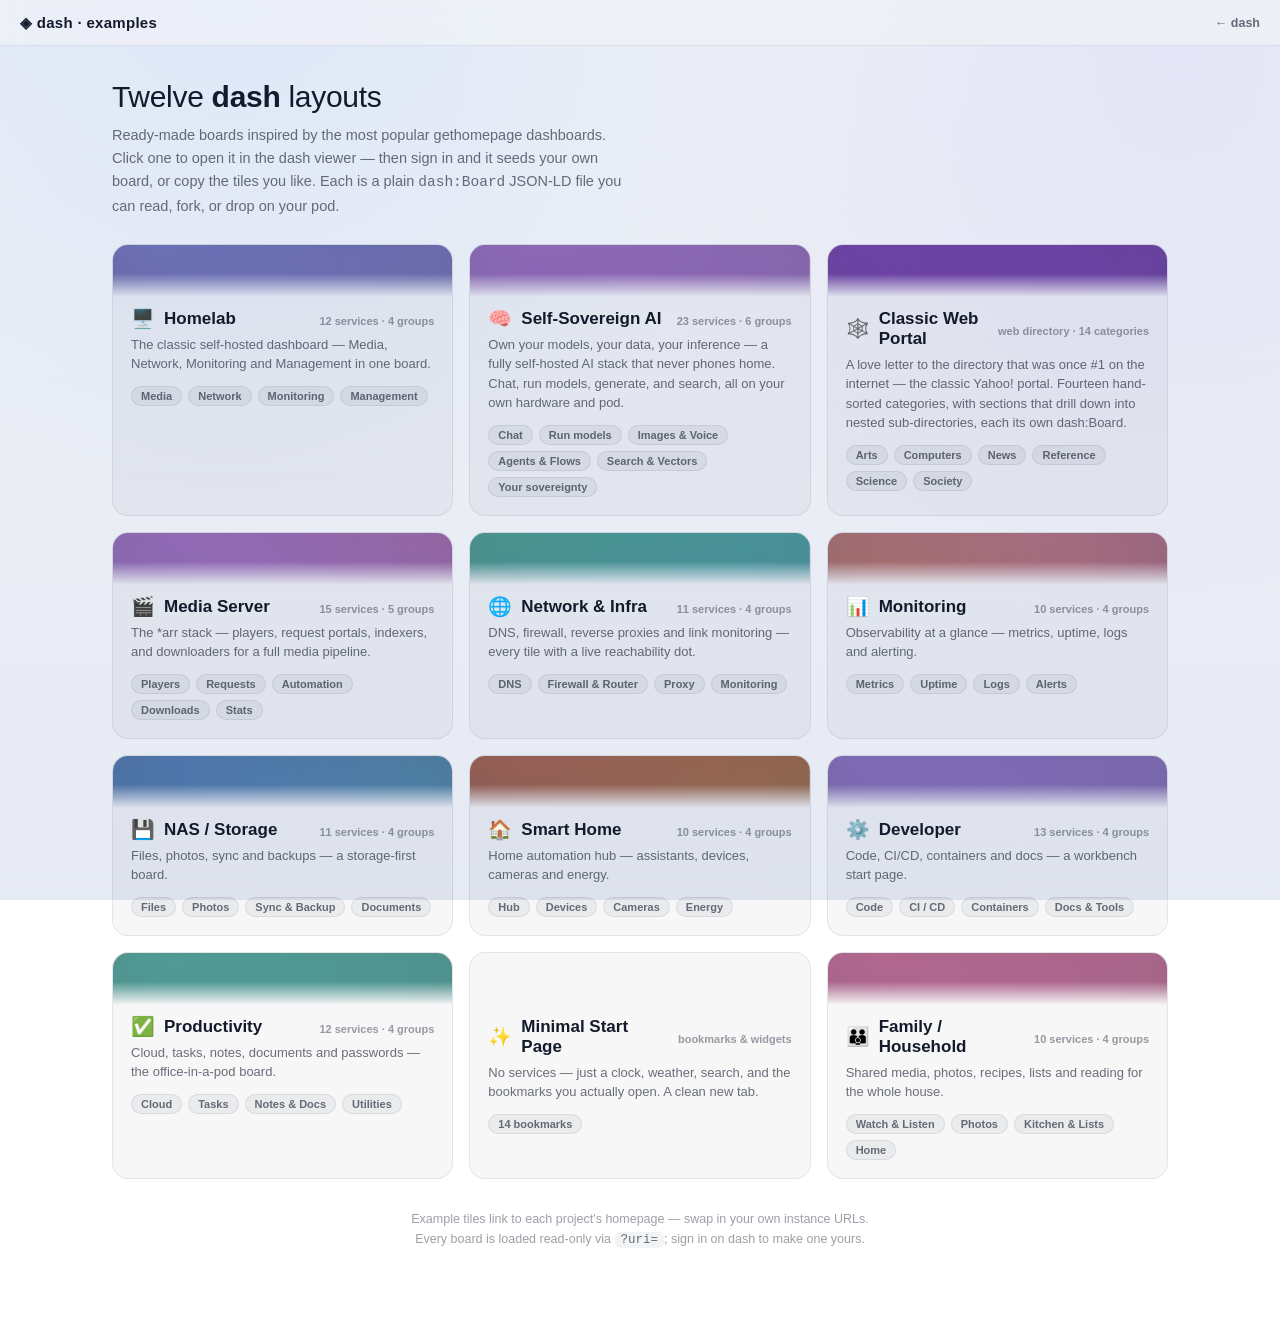
==== commit d03933e5: "Examples: add Classic Web Portal — a nested Yahoo!-style directory A recreation of the web directory" ====
--- a/examples/index.html
+++ b/examples/index.html
@@ -3,22 +3,22 @@
 <head>
 <meta charset="utf-8">
 <meta name="viewport" content="width=device-width, initial-scale=1, viewport-fit=cover">
-<title>dash examples — 11 layouts</title>
-<meta name="description" content="Eleven ready-made dash boards inspired by the most popular gethomepage layouts — homelab, self-sovereign AI, media, network, monitoring, NAS, smart home, dev, productivity, minimal, and family.">
+<title>dash examples — 12 layouts</title>
+<meta name="description" content="Twelve ready-made dash boards — the most popular gethomepage layouts plus a classic Yahoo!-style web directory: homelab, self-sovereign AI, classic web portal, media, network, monitoring, NAS, smart home, dev, productivity, minimal, and family.">
 <meta name="theme-color" content="#0b1020">
 <meta property="og:type" content="website">
 <meta property="og:url" content="https://solid-apps.github.io/dash/examples/">
 <meta property="og:site_name" content="dash">
-<meta property="og:title" content="dash examples — 11 layouts">
-<meta property="og:description" content="Eleven ready-made dash boards inspired by the most popular gethomepage layouts — homelab, self-sovereign AI, media, network, monitoring, NAS, smart home, dev, productivity, minimal, and family.">
+<meta property="og:title" content="dash examples — 12 layouts">
+<meta property="og:description" content="Twelve ready-made dash boards — the most popular gethomepage layouts plus a classic Yahoo!-style web directory: homelab, self-sovereign AI, classic web portal, media, network, monitoring, NAS, smart home, dev, productivity, minimal, and family.">
 <meta property="og:image" content="https://solid-apps.github.io/dash/og.png">
 <meta property="og:image:width" content="1200">
 <meta property="og:image:height" content="630">
-<meta property="og:image:alt" content="dash — eleven ready-made dashboard layouts inspired by gethomepage.">
+<meta property="og:image:alt" content="dash — twelve ready-made dashboard layouts, from gethomepage classics to a Yahoo!-style web directory.">
 <meta name="twitter:card" content="summary_large_image">
 <meta name="twitter:url" content="https://solid-apps.github.io/dash/examples/">
-<meta name="twitter:title" content="dash examples — 11 layouts">
-<meta name="twitter:description" content="Eleven ready-made dash boards inspired by the most popular gethomepage layouts.">
+<meta name="twitter:title" content="dash examples — 12 layouts">
+<meta name="twitter:description" content="Twelve ready-made dash boards — gethomepage classics plus a Yahoo!-style web directory.">
 <meta name="twitter:image" content="https://solid-apps.github.io/dash/og.png">
 <link rel="icon" href="../favicon.svg" type="image/svg+xml">
 <style>
@@ -78,7 +78,7 @@
   <div class="top"><span class="brand">◈ dash · examples</span><a href="../index.html">← dash</a></div>
   <main>
     <div class="hero">
-      <h1>Eleven <b>dash</b> layouts</h1>
+      <h1>Twelve <b>dash</b> layouts</h1>
       <p>Ready-made boards inspired by the most popular gethomepage dashboards. Click one to open it in the dash viewer — then sign in and it seeds your own board, or copy the tiles you like. Each is a plain <code>dash:Board</code> JSON-LD file you can read, fork, or drop on your pod.</p>
     </div>
     <div class="grid">
@@ -96,6 +96,14 @@
           <div class="c-top"><span class="c-title"><span class="c-emoji">🧠</span><h2>Self-Sovereign AI</h2></span><span class="c-meta">23 services · 6 groups</span></div>
           <p>Own your models, your data, your inference — a fully self-hosted AI stack that never phones home. Chat, run models, generate, and search, all on your own hardware and pod.</p>
           <div class="chips"><span class="chip">Chat</span><span class="chip">Run models</span><span class="chip">Images &amp; Voice</span><span class="chip">Agents &amp; Flows</span><span class="chip">Search &amp; Vectors</span><span class="chip">Your sovereignty</span></div>
+        </div>
+      </a>
+      <a class="card" style="--ca:#6001d2" href="../index.html?uri=examples/yahoo.jsonld">
+        <div class="c-bg" style="background:radial-gradient(1100px 820px at 12% -8%, color-mix(in srgb, #6001d2 48%, transparent), transparent 55%), radial-gradient(1000px 720px at 95% 20%, color-mix(in srgb, #6001d2 32%, transparent), transparent 55%), radial-gradient(1000px 760px at 55% 120%, color-mix(in srgb, #6001d2 20%, transparent), transparent 55%), linear-gradient(180deg,#0a0a14,#0a0c17)"></div>
+        <div class="c-body">
+          <div class="c-top"><span class="c-title"><span class="c-emoji">🕸️</span><h2>Classic Web Portal</h2></span><span class="c-meta">web directory · 14 categories</span></div>
+          <p>A love letter to the directory that was once #1 on the internet — the classic Yahoo! portal. Fourteen hand-sorted categories, with sections that drill down into nested sub-directories, each its own dash:Board.</p>
+          <div class="chips"><span class="chip">Arts</span><span class="chip">Computers</span><span class="chip">News</span><span class="chip">Reference</span><span class="chip">Science</span><span class="chip">Society</span></div>
         </div>
       </a>
       <a class="card" style="--ca:#f43f5e" href="../index.html?uri=examples/media.jsonld">
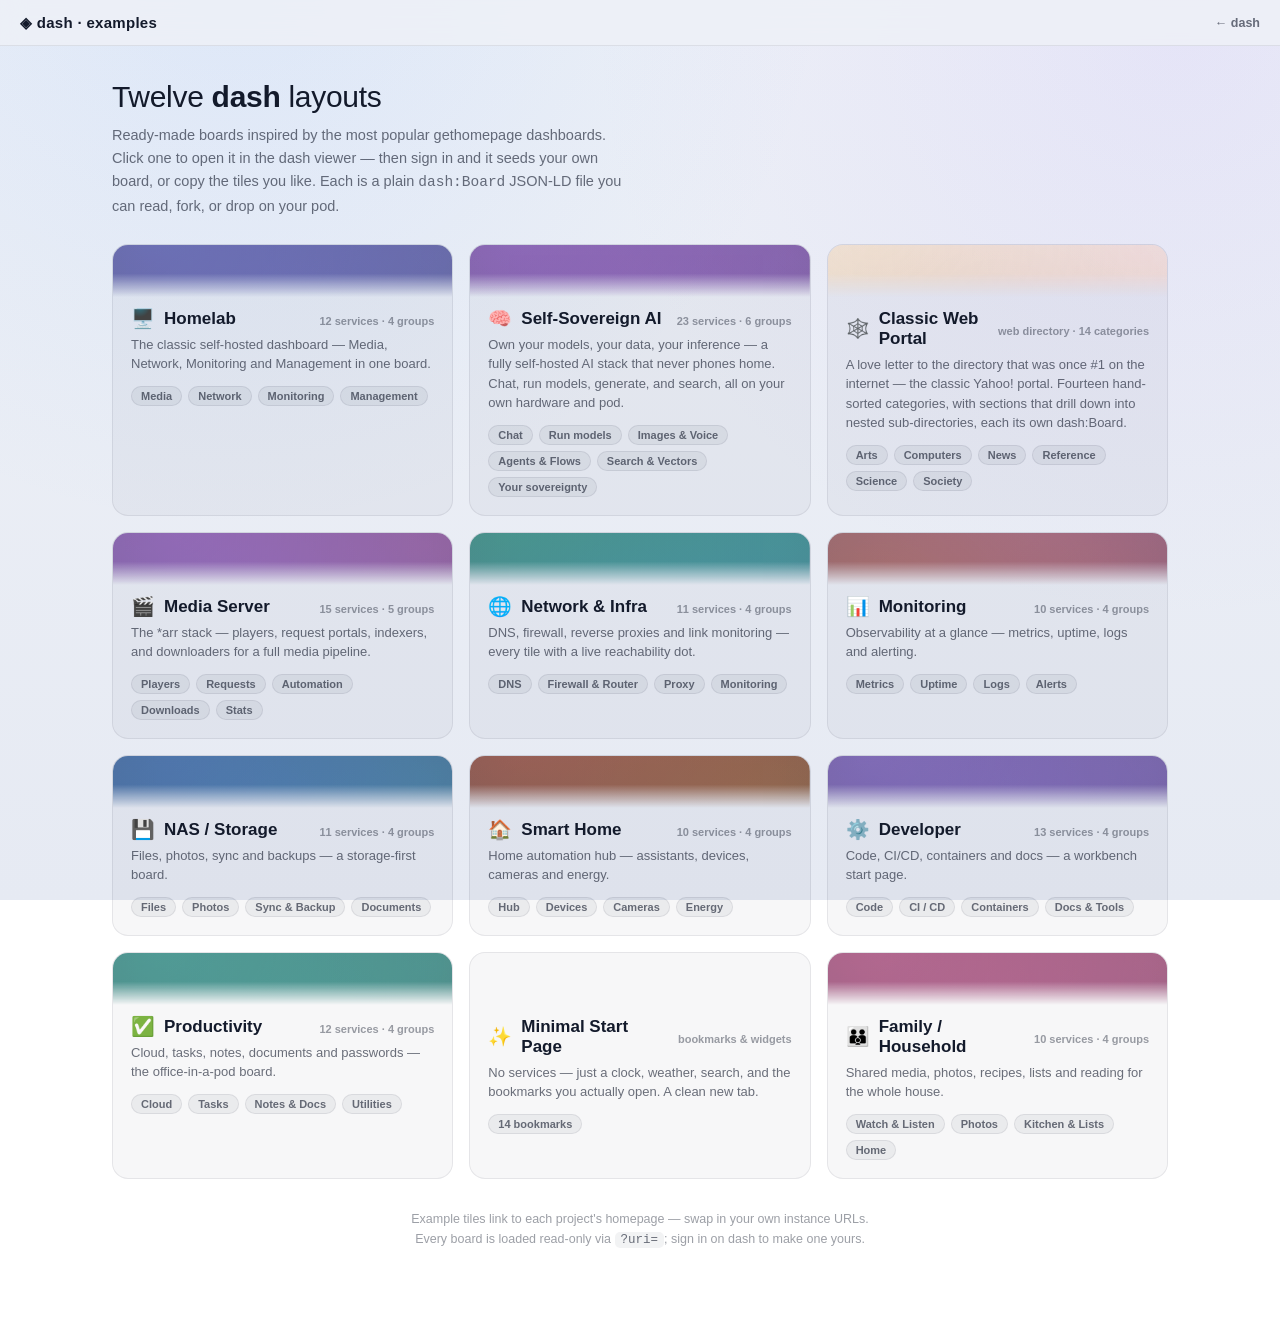
==== commit d89f3049: "Backgrounds: add light presets; give the portal a lighter, indie feel Add two light gradient presets" ====
--- a/examples/index.html
+++ b/examples/index.html
@@ -98,8 +98,8 @@
           <div class="chips"><span class="chip">Chat</span><span class="chip">Run models</span><span class="chip">Images &amp; Voice</span><span class="chip">Agents &amp; Flows</span><span class="chip">Search &amp; Vectors</span><span class="chip">Your sovereignty</span></div>
         </div>
       </a>
-      <a class="card" style="--ca:#6001d2" href="../index.html?uri=examples/yahoo.jsonld">
-        <div class="c-bg" style="background:radial-gradient(1100px 820px at 12% -8%, color-mix(in srgb, #6001d2 48%, transparent), transparent 55%), radial-gradient(1000px 720px at 95% 20%, color-mix(in srgb, #6001d2 32%, transparent), transparent 55%), radial-gradient(1000px 760px at 55% 120%, color-mix(in srgb, #6001d2 20%, transparent), transparent 55%), linear-gradient(180deg,#0a0a14,#0a0c17)"></div>
+      <a class="card" style="--ca:#7c3aed" href="../index.html?uri=examples/yahoo.jsonld">
+        <div class="c-bg" style="background:radial-gradient(1100px 800px at 14% -12%, rgba(251,191,36,.20), transparent 55%), radial-gradient(1000px 720px at 92% 8%, rgba(244,114,182,.16), transparent 55%), radial-gradient(1000px 780px at 50% 120%, rgba(129,140,248,.12), transparent 55%), linear-gradient(180deg,#fbf7f0,#f4ecdf)"></div>
         <div class="c-body">
           <div class="c-top"><span class="c-title"><span class="c-emoji">🕸️</span><h2>Classic Web Portal</h2></span><span class="c-meta">web directory · 14 categories</span></div>
           <p>A love letter to the directory that was once #1 on the internet — the classic Yahoo! portal. Fourteen hand-sorted categories, with sections that drill down into nested sub-directories, each its own dash:Board.</p>
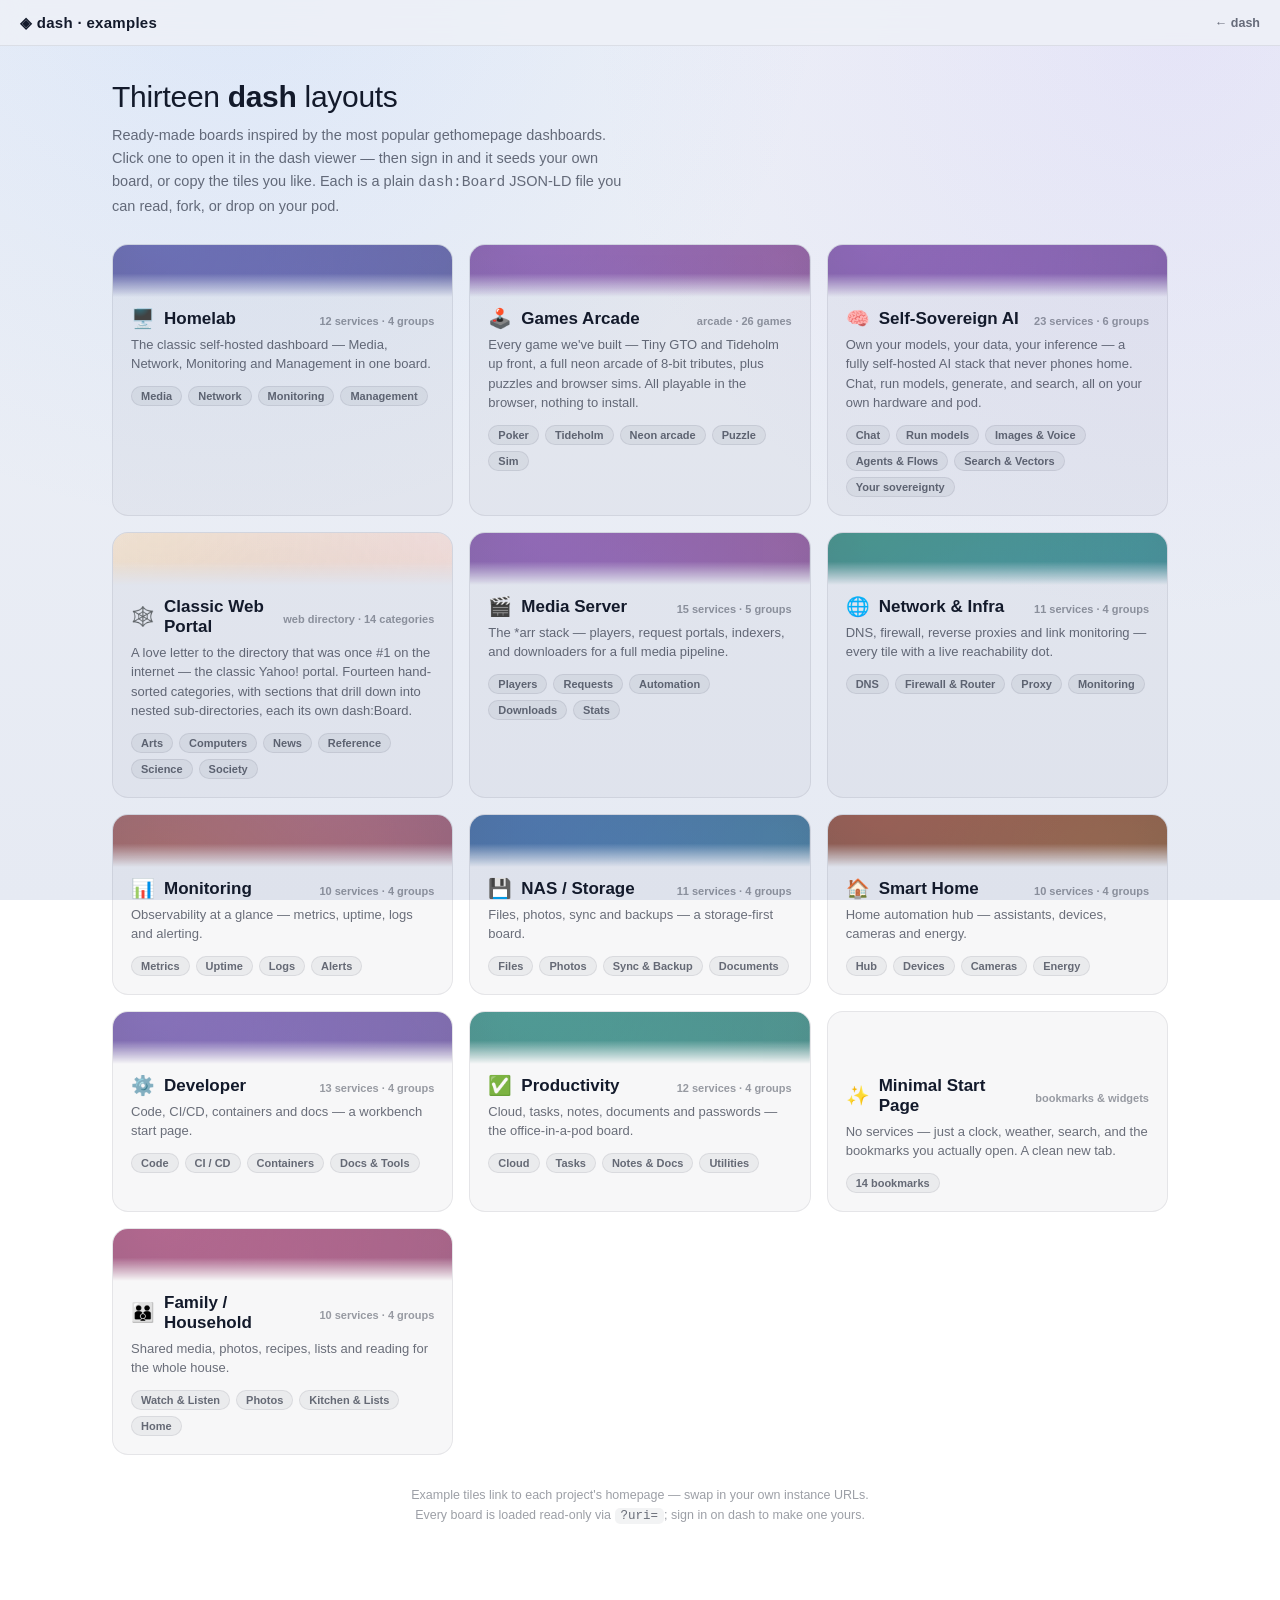
==== commit af1d1856: "Examples: add Games Arcade — every game we've built, best first A board collecting the games from me" ====
--- a/examples/index.html
+++ b/examples/index.html
@@ -3,23 +3,24 @@
 <head>
 <meta charset="utf-8">
 <meta name="viewport" content="width=device-width, initial-scale=1, viewport-fit=cover">
-<title>dash examples — 12 layouts</title>
-<meta name="description" content="Twelve ready-made dash boards — the most popular gethomepage layouts plus a classic Yahoo!-style web directory: homelab, self-sovereign AI, classic web portal, media, network, monitoring, NAS, smart home, dev, productivity, minimal, and family.">
+<title>dash examples — 13 layouts</title>
+<meta name="description" content="Thirteen ready-made dash boards — gethomepage classics, a games arcade, and a Yahoo!-style web directory: homelab, games arcade, self-sovereign AI, classic web portal, media, network, monitoring, NAS, smart home, dev, productivity, minimal, and family.">
 <meta name="theme-color" content="#0b1020">
 <meta property="og:type" content="website">
 <meta property="og:url" content="https://solid-apps.github.io/dash/examples/">
 <meta property="og:site_name" content="dash">
-<meta property="og:title" content="dash examples — 12 layouts">
-<meta property="og:description" content="Twelve ready-made dash boards — the most popular gethomepage layouts plus a classic Yahoo!-style web directory: homelab, self-sovereign AI, classic web portal, media, network, monitoring, NAS, smart home, dev, productivity, minimal, and family.">
-<meta property="og:image" content="https://solid-apps.github.io/dash/og.png">
+<meta property="og:title" content="dash examples — 13 layouts">
+<meta property="og:description" content="Thirteen ready-made dash boards — gethomepage classics, a games arcade, and a Yahoo!-style web directory: homelab, games arcade, self-sovereign AI, classic web portal, media, network, monitoring, NAS, smart home, dev, productivity, minimal, and family.">
+<meta property="og:image" content="https://solid-apps.github.io/dash/og.jpg">
+<meta property="og:image:type" content="image/jpeg">
 <meta property="og:image:width" content="1200">
 <meta property="og:image:height" content="630">
-<meta property="og:image:alt" content="dash — twelve ready-made dashboard layouts, from gethomepage classics to a Yahoo!-style web directory.">
+<meta property="og:image:alt" content="dash — thirteen ready-made dashboard layouts, from gethomepage classics to a games arcade and a Yahoo!-style web directory.">
 <meta name="twitter:card" content="summary_large_image">
 <meta name="twitter:url" content="https://solid-apps.github.io/dash/examples/">
-<meta name="twitter:title" content="dash examples — 12 layouts">
-<meta name="twitter:description" content="Twelve ready-made dash boards — gethomepage classics plus a Yahoo!-style web directory.">
-<meta name="twitter:image" content="https://solid-apps.github.io/dash/og.png">
+<meta name="twitter:title" content="dash examples — 13 layouts">
+<meta name="twitter:description" content="Thirteen ready-made dash boards — gethomepage classics, a games arcade, and a Yahoo!-style web directory.">
+<meta name="twitter:image" content="https://solid-apps.github.io/dash/og.jpg">
 <link rel="icon" href="../favicon.svg" type="image/svg+xml">
 <style>
   :root {
@@ -78,7 +79,7 @@
   <div class="top"><span class="brand">◈ dash · examples</span><a href="../index.html">← dash</a></div>
   <main>
     <div class="hero">
-      <h1>Twelve <b>dash</b> layouts</h1>
+      <h1>Thirteen <b>dash</b> layouts</h1>
       <p>Ready-made boards inspired by the most popular gethomepage dashboards. Click one to open it in the dash viewer — then sign in and it seeds your own board, or copy the tiles you like. Each is a plain <code>dash:Board</code> JSON-LD file you can read, fork, or drop on your pod.</p>
     </div>
     <div class="grid">
@@ -88,6 +89,14 @@
           <div class="c-top"><span class="c-title"><span class="c-emoji">🖥️</span><h2>Homelab</h2></span><span class="c-meta">12 services · 4 groups</span></div>
           <p>The classic self-hosted dashboard — Media, Network, Monitoring and Management in one board.</p>
           <div class="chips"><span class="chip">Media</span><span class="chip">Network</span><span class="chip">Monitoring</span><span class="chip">Management</span></div>
+        </div>
+      </a>
+      <a class="card" style="--ca:#22d3ee" href="../index.html?uri=examples/games.jsonld">
+        <div class="c-bg" style="background:radial-gradient(1100px 760px at 18% 0%, rgba(168,85,247,.44), transparent 55%), radial-gradient(1000px 720px at 92% 26%, rgba(236,72,153,.34), transparent 55%), radial-gradient(1200px 820px at 40% 120%, rgba(99,102,241,.3), transparent 55%), linear-gradient(180deg,#0c0518,#0a0a1e)"></div>
+        <div class="c-body">
+          <div class="c-top"><span class="c-title"><span class="c-emoji">🕹️</span><h2>Games Arcade</h2></span><span class="c-meta">arcade · 26 games</span></div>
+          <p>Every game we've built — Tiny GTO and Tideholm up front, a full neon arcade of 8-bit tributes, plus puzzles and browser sims. All playable in the browser, nothing to install.</p>
+          <div class="chips"><span class="chip">Poker</span><span class="chip">Tideholm</span><span class="chip">Neon arcade</span><span class="chip">Puzzle</span><span class="chip">Sim</span></div>
         </div>
       </a>
       <a class="card" style="--ca:#a855f7" href="../index.html?uri=examples/ai.jsonld">
